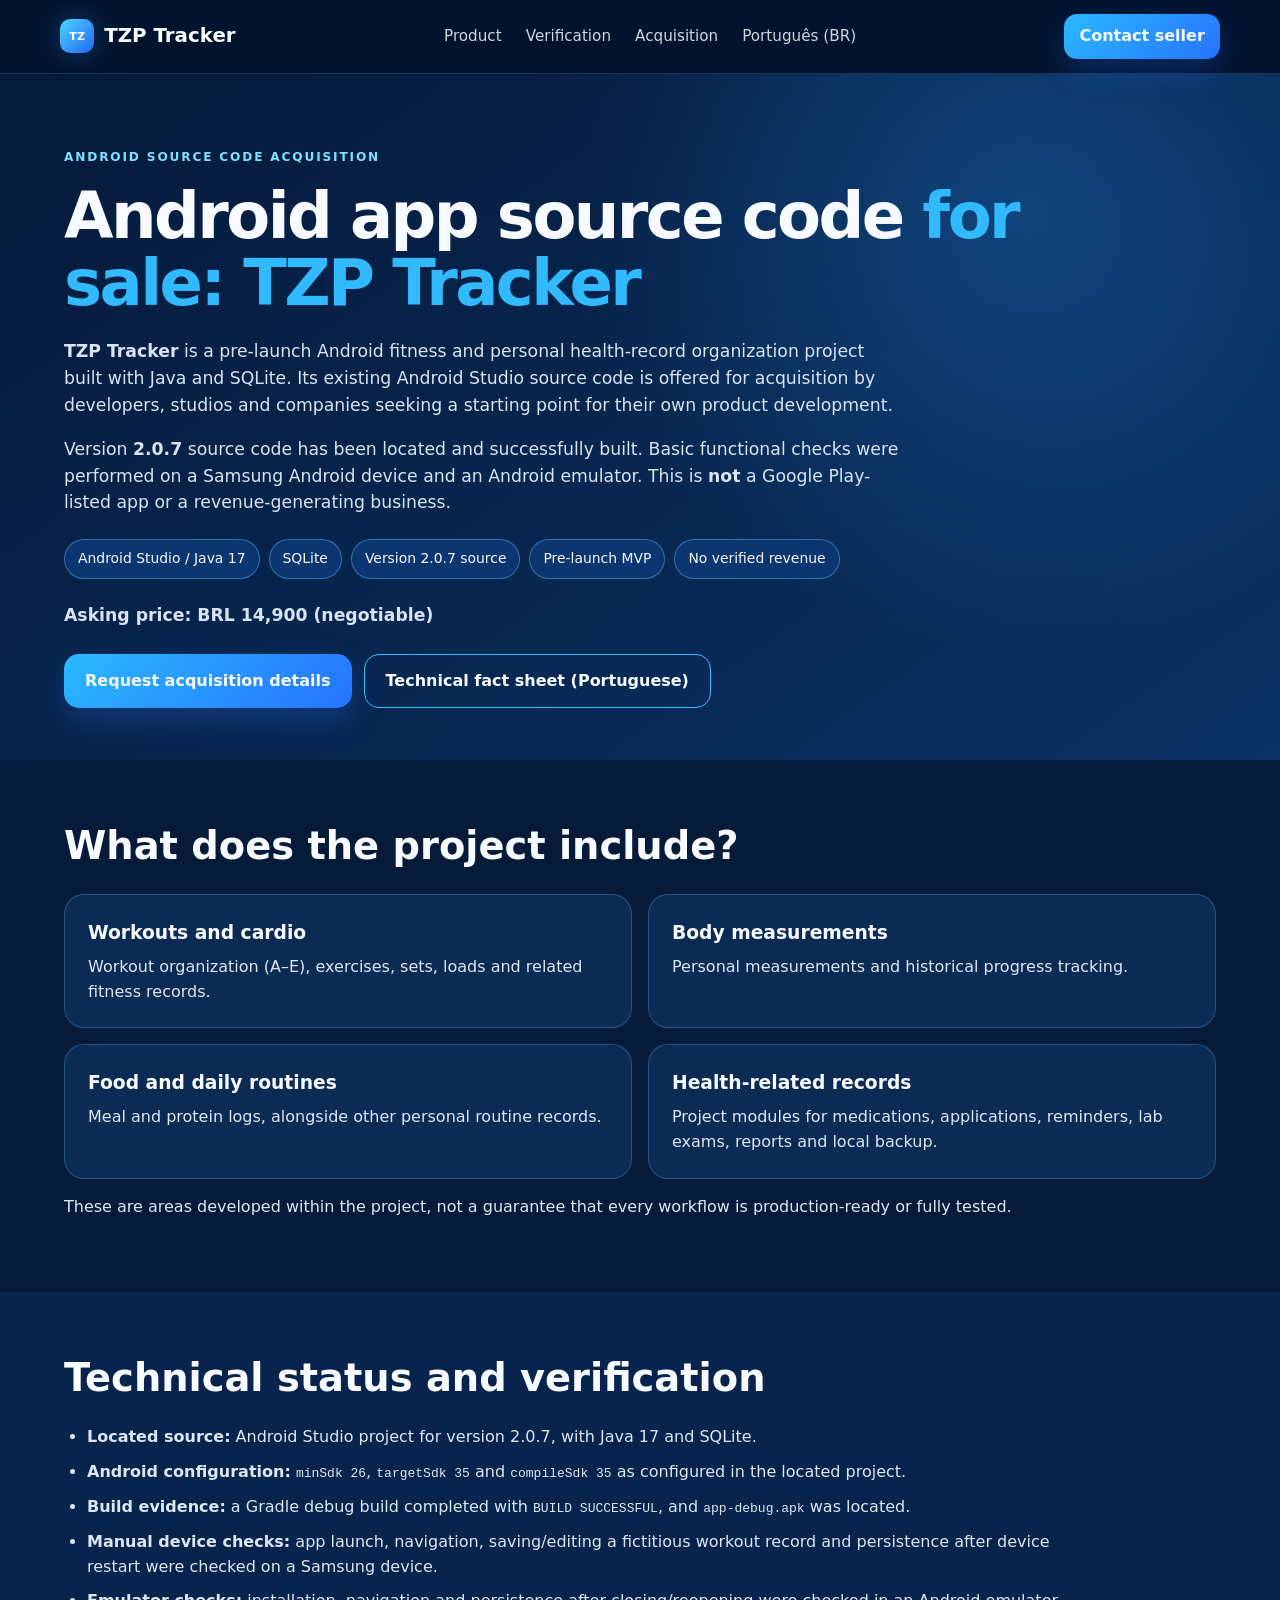
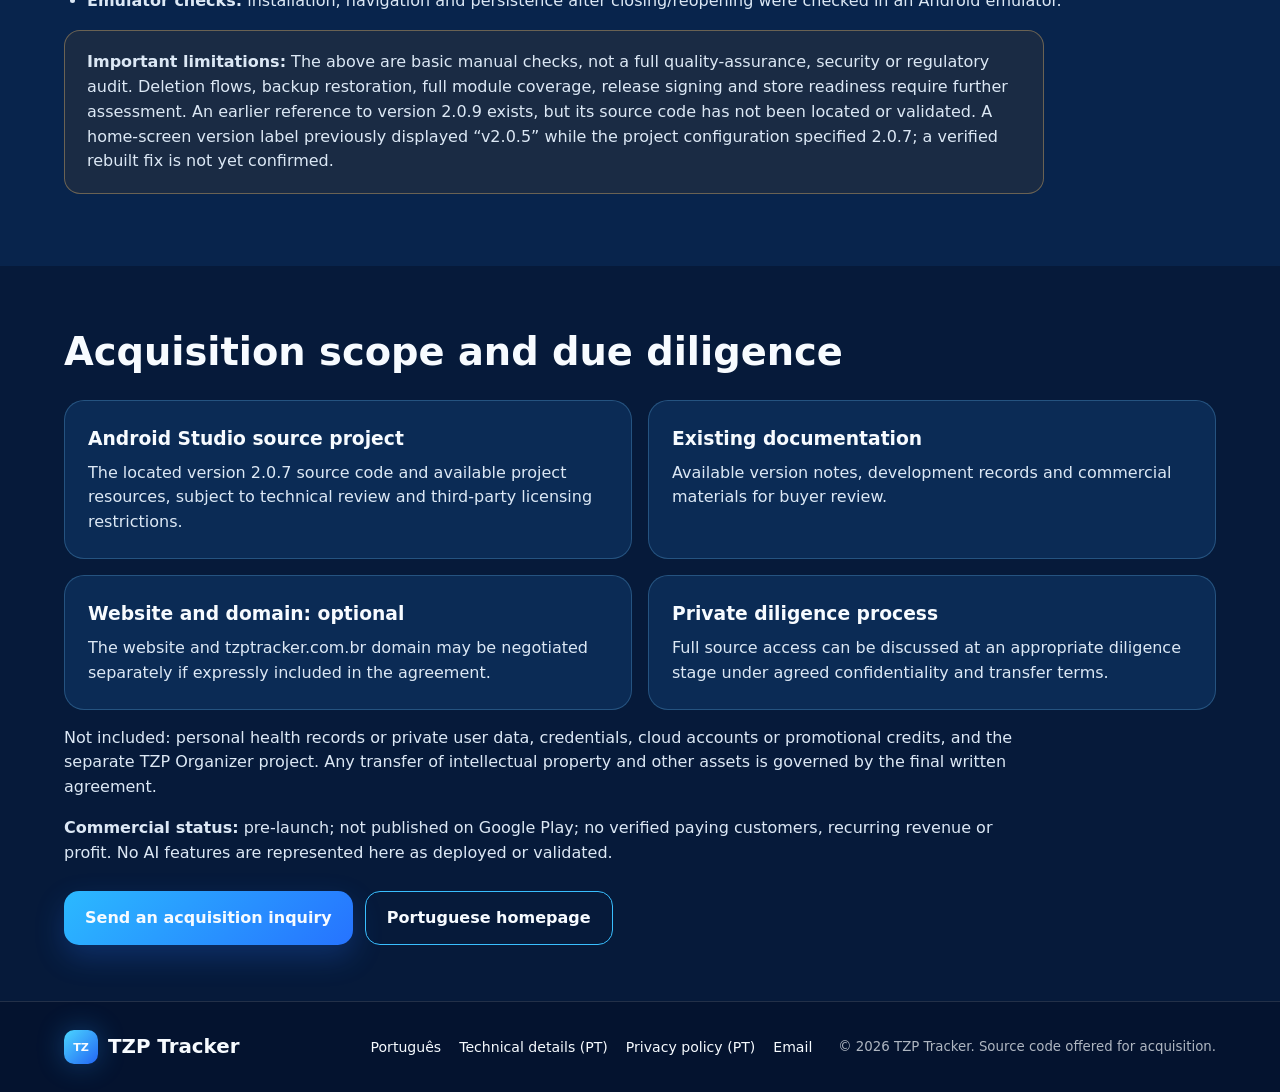
==== en/index.html @ 68ad47ac "Create English acquisition landing page for Android source code buyers" ====
<!doctype html>
<html lang="en">
<head>
  <meta charset="utf-8">
  <meta name="viewport" content="width=device-width, initial-scale=1">
  <title>Android App Source Code for Sale | TZP Tracker</title>
  <meta name="description" content="Acquire TZP Tracker's Android Studio source code (Java 17, SQLite). Version 2.0.7 built and basic-tested. Pre-launch MVP, asking BRL 14,900 negotiable.">
  <meta name="theme-color" content="#061a3a">
  <meta property="og:type" content="website">
  <meta property="og:locale" content="en_US">
  <meta property="og:title" content="TZP Tracker | Android App Source Code for Sale">
  <meta property="og:description" content="Acquisition opportunity: Java/SQLite Android fitness and health tracking MVP. Version 2.0.7 source located, built and basic-tested. Pre-launch, no verified revenue.">
  <meta property="og:url" content="https://tzptracker.com.br/en/">
  <link rel="canonical" href="https://tzptracker.com.br/en/">
  <link rel="alternate" hreflang="en" href="https://tzptracker.com.br/en/">
  <link rel="alternate" hreflang="pt-BR" href="https://tzptracker.com.br/">
  <link rel="icon" href="../favicon.svg" type="image/svg+xml">
  <link rel="stylesheet" href="../styles.css">
  <style>
    .intl-hero{padding:70px 5vw 52px;background:radial-gradient(circle at 80% 20%,rgba(39,156,255,.25),transparent 38%),linear-gradient(145deg,#061a3a,#0a3163)}
    .intl-hero h1{max-width:970px;font-size:clamp(2.6rem,5vw,5rem);line-height:1.06;letter-spacing:-.04em;margin:14px 0 20px}
    .intl-hero h1 span{color:#31baff}
    .intl-hero p{max-width:840px;font-size:1.08rem;color:#d7e5f4}
    .intl-pill-row{display:flex;gap:9px;flex-wrap:wrap;margin:23px 0}
    .intl-pill{display:inline-block;background:#0b3670;border:1px solid rgba(116,201,255,.4);border-radius:999px;padding:8px 13px;font-size:.87rem}
    .intl-actions{display:flex;gap:12px;flex-wrap:wrap;margin-top:25px}
    .intl-section{padding:56px 5vw}
    .intl-section:nth-of-type(odd){background:#08244c}
    .intl-section h2{font-size:clamp(1.8rem,3vw,2.6rem);margin:0 0 18px}
    .intl-section p,.intl-section li{max-width:980px;color:#dce8f5}
    .intl-section li{margin:10px 0}
    .intl-grid{display:grid;grid-template-columns:repeat(2,minmax(0,1fr));gap:16px}
    .intl-card{background:#0b2b55;border:1px solid rgba(116,201,255,.25);border-radius:20px;padding:23px}
    .intl-card h3{margin:0 0 8px}.intl-card p{margin:0}
    .intl-note{padding:19px 22px;border:1px solid rgba(255,201,112,.35);border-radius:16px;background:rgba(151,96,21,.13)}
    .intl-price{font-size:1.3rem;font-weight:800;color:#ffe5a4}
    .intl-list{padding-left:23px}
    @media(max-width:760px){.intl-grid{grid-template-columns:1fr}.intl-hero{padding-top:50px}.intl-actions a{width:100%}}
  </style>
</head>
<body>
  <header class="nav">
    <a class="brand" href="../" aria-label="TZP Tracker home"><span class="brand-mark">TZ</span> TZP Tracker</a>
    <nav aria-label="Main navigation">
      <a href="#product">Product</a>
      <a href="#verification">Verification</a>
      <a href="#acquisition">Acquisition</a>
      <a href="../">Português (BR)</a>
    </nav>
    <a class="btn small" href="mailto:contato@tzptracker.com.br?subject=TZP%20Tracker%20acquisition%20inquiry">Contact seller</a>
  </header>
  <main>
    <section class="intl-hero">
      <span class="eyebrow">ANDROID SOURCE CODE ACQUISITION</span>
      <h1>Android app source code <span>for sale: TZP Tracker</span></h1>
      <p><strong>TZP Tracker</strong> is a pre-launch Android fitness and personal health-record organization project built with Java and SQLite. Its existing Android Studio source code is offered for acquisition by developers, studios and companies seeking a starting point for their own product development.</p>
      <p>Version <strong>2.0.7</strong> source code has been located and successfully built. Basic functional checks were performed on a Samsung Android device and an Android emulator. This is <strong>not</strong> a Google Play-listed app or a revenue-generating business.</p>
      <div class="intl-pill-row" aria-label="Acquisition highlights">
        <span class="intl-pill">Android Studio / Java 17</span>
        <span class="intl-pill">SQLite</span>
        <span class="intl-pill">Version 2.0.7 source</span>
        <span class="intl-pill">Pre-launch MVP</span>
        <span class="intl-pill">No verified revenue</span>
      </div>
      <p class="intl-price">Asking price: BRL 14,900 (negotiable)</p>
      <div class="intl-actions">
        <a class="btn" href="mailto:contato@tzptracker.com.br?subject=TZP%20Tracker%20source%20code%20acquisition">Request acquisition details</a>
        <a class="btn ghost" href="../projeto-android/">Technical fact sheet (Portuguese)</a>
      </div>
    </section>

    <section class="intl-section" id="product">
      <h2>What does the project include?</h2>
      <div class="intl-grid">
        <article class="intl-card"><h3>Workouts and cardio</h3><p>Workout organization (A–E), exercises, sets, loads and related fitness records.</p></article>
        <article class="intl-card"><h3>Body measurements</h3><p>Personal measurements and historical progress tracking.</p></article>
        <article class="intl-card"><h3>Food and daily routines</h3><p>Meal and protein logs, alongside other personal routine records.</p></article>
        <article class="intl-card"><h3>Health-related records</h3><p>Project modules for medications, applications, reminders, lab exams, reports and local backup.</p></article>
      </div>
      <p>These are areas developed within the project, not a guarantee that every workflow is production-ready or fully tested.</p>
    </section>

    <section class="intl-section" id="verification">
      <h2>Technical status and verification</h2>
      <ul class="intl-list">
        <li><strong>Located source:</strong> Android Studio project for version 2.0.7, with Java 17 and SQLite.</li>
        <li><strong>Android configuration:</strong> <code>minSdk 26</code>, <code>targetSdk 35</code> and <code>compileSdk 35</code> as configured in the located project.</li>
        <li><strong>Build evidence:</strong> a Gradle debug build completed with <code>BUILD SUCCESSFUL</code>, and <code>app-debug.apk</code> was located.</li>
        <li><strong>Manual device checks:</strong> app launch, navigation, saving/editing a fictitious workout record and persistence after device restart were checked on a Samsung device.</li>
        <li><strong>Emulator checks:</strong> installation, navigation and persistence after closing/reopening were checked in an Android emulator.</li>
      </ul>
      <p class="intl-note"><strong>Important limitations:</strong> The above are basic manual checks, not a full quality-assurance, security or regulatory audit. Deletion flows, backup restoration, full module coverage, release signing and store readiness require further assessment. An earlier reference to version 2.0.9 exists, but its source code has not been located or validated. A home-screen version label previously displayed “v2.0.5” while the project configuration specified 2.0.7; a verified rebuilt fix is not yet confirmed.</p>
    </section>

    <section class="intl-section" id="acquisition">
      <h2>Acquisition scope and due diligence</h2>
      <div class="intl-grid">
        <article class="intl-card"><h3>Android Studio source project</h3><p>The located version 2.0.7 source code and available project resources, subject to technical review and third-party licensing restrictions.</p></article>
        <article class="intl-card"><h3>Existing documentation</h3><p>Available version notes, development records and commercial materials for buyer review.</p></article>
        <article class="intl-card"><h3>Website and domain: optional</h3><p>The website and tzptracker.com.br domain may be negotiated separately if expressly included in the agreement.</p></article>
        <article class="intl-card"><h3>Private diligence process</h3><p>Full source access can be discussed at an appropriate diligence stage under agreed confidentiality and transfer terms.</p></article>
      </div>
      <p>Not included: personal health records or private user data, credentials, cloud accounts or promotional credits, and the separate TZP Organizer project. Any transfer of intellectual property and other assets is governed by the final written agreement.</p>
      <p><strong>Commercial status:</strong> pre-launch; not published on Google Play; no verified paying customers, recurring revenue or profit. No AI features are represented here as deployed or validated.</p>
      <div class="intl-actions">
        <a class="btn" href="mailto:contato@tzptracker.com.br?subject=Offer%20for%20TZP%20Tracker%20Android%20source%20code">Send an acquisition inquiry</a>
        <a class="btn ghost" href="../">Portuguese homepage</a>
      </div>
    </section>
  </main>
  <footer>
    <div class="brand"><span class="brand-mark">TZ</span> TZP Tracker</div>
    <div class="footer-links"><a href="../">Português</a><a href="../projeto-android/">Technical details (PT)</a><a href="../privacy.html">Privacy policy (PT)</a><a href="mailto:contato@tzptracker.com.br">Email</a></div>
    <small>© 2026 TZP Tracker. Source code offered for acquisition.</small>
  </footer>
</body>
</html>
---- styles.css ----
:root{--bg:#061a3a;--bg2:#082f62;--panel:#0d2d58;--text:#f7fbff;--muted:#c8d8e8;--line:rgba(116,201,255,.18);--blue:#279cff;--cyan:#39c7ff;--green:#18a983;--amber:#c88714;--purple:#7a38df;--coral:#c75d6a;--sand:#8a7568}*{box-sizing:border-box}html{scroll-behavior:smooth}body{margin:0;font-family:Inter,ui-sans-serif,system-ui,-apple-system,BlinkMacSystemFont,"Segoe UI",sans-serif;background:var(--bg);color:var(--text);line-height:1.55}a{color:inherit;text-decoration:none}.nav{position:sticky;top:0;z-index:30;display:flex;align-items:center;justify-content:space-between;gap:26px;padding:14px 4.7vw;background:rgba(4,19,46,.9);backdrop-filter:blur(18px);border-bottom:1px solid var(--line)}.brand{font-weight:850;font-size:1.24rem;display:flex;gap:10px;align-items:center;white-space:nowrap}.brand-mark{display:inline-grid;place-items:center;width:34px;height:34px;border-radius:10px;background:linear-gradient(135deg,#4bd6ff,#2366f4);font-size:.7rem;box-shadow:0 0 28px rgba(40,151,255,.32)}nav{display:flex;gap:24px}nav a{opacity:.84;font-size:.95rem}nav a:hover{opacity:1;color:#8be2ff}.btn{display:inline-flex;align-items:center;justify-content:center;padding:14px 21px;border-radius:15px;background:linear-gradient(135deg,#2bb9ff,#2673ff);font-weight:800;box-shadow:0 12px 30px rgba(36,118,255,.24);transition:.2s transform,.2s filter}.btn:hover{transform:translateY(-1px);filter:brightness(1.07)}.btn.small{padding:10px 15px;border-radius:13px}.btn.ghost{background:transparent;border:1px solid #39bfff;box-shadow:none}.btn.full{width:100%}.btn.warm{background:linear-gradient(135deg,#ffb02e,#ef7a1c);color:#15213b}.hero{min-height:730px;padding:74px 4.7vw 58px;display:grid;grid-template-columns:1.05fr 1fr;gap:42px;align-items:center;background:radial-gradient(circle at 82% 15%,rgba(92,49,246,.40),transparent 32%),radial-gradient(circle at 13% 47%,rgba(0,167,255,.25),transparent 34%),linear-gradient(150deg,#061a3a,#0a3b73 58%,#071b3f)}.eyebrow{font-size:.76rem;letter-spacing:.15em;font-weight:900;color:#7edfff}.hero h1{font-size:clamp(3.4rem,6vw,6.5rem);line-height:.93;margin:15px 0 24px;letter-spacing:-.055em}.hero h1 span{color:#31baff}.hero-copy>p{font-size:1.17rem;max-width:690px;color:#d4e2f1}.actions{display:flex;gap:14px;margin:28px 0 18px;flex-wrap:wrap}.launch-strip{display:flex;gap:10px;align-items:center;flex-wrap:wrap;margin:10px 0 26px;padding:11px 14px;border:1px solid rgba(255,193,78,.34);background:rgba(169,101,11,.15);border-radius:14px;font-size:.84rem;color:#ffe1a0}.launch-strip strong{color:#ffd06d}.badges{display:grid;grid-template-columns:repeat(4,1fr);gap:11px}.badges div{background:rgba(255,255,255,.055);border:1px solid var(--line);padding:12px;border-radius:15px;display:flex;gap:8px;align-items:center;font-size:.78rem}.badges strong{color:#43e3b0}.hero-visual{position:relative;min-height:570px}.phone{position:absolute;width:250px;height:500px;border:9px solid #080d19;border-radius:42px;background:linear-gradient(#0d3972,#071c3c);box-shadow:0 35px 65px rgba(0,0,0,.45);padding:26px 16px;color:white;overflow:hidden}.phone-top{width:85px;height:18px;border-radius:20px;background:#050913;margin:-20px auto 18px}.p1{left:2%;top:44px;transform:rotate(-8deg)}.p2{left:32%;top:0;z-index:2;background:linear-gradient(#681299,#20166f)}.p3{right:1%;top:50px;transform:rotate(7deg)}.app-title,.hello{font-size:1.35rem;font-weight:850}.quote{opacity:.8;margin:6px 0 16px}.mini-card{background:rgba(255,255,255,.08);border:1px solid rgba(255,255,255,.12);border-radius:14px;padding:12px;margin:12px 0;font-size:.8rem}.success{border-color:#39d69c;color:#95f3d0}.mini-grid{display:grid;grid-template-columns:1fr 1fr;gap:8px}.mini-grid span{background:#0b2850;padding:10px;border-radius:12px;font-size:.75rem}.timer{text-align:center;font-size:2rem;font-weight:850;margin:18px}.tiles{display:grid;grid-template-columns:1fr 1fr;gap:10px}.tiles span{padding:18px 10px;border-radius:14px;font-size:.72rem;font-weight:800}.purple{background:#7a38df}.amber{background:#b97b17}.green{background:#0f977c}.coral{background:#c75b67}.violet{background:#6d38b7}.sand{background:#8a7568}.chart{height:185px;display:flex;gap:12px;align-items:flex-end;padding:18px 4px}.chart i{display:block;flex:1;border-radius:10px 10px 0 0;background:linear-gradient(#3db3ff,#176be0)}.section{padding:76px 5vw}.section-head h2{font-size:clamp(2rem,4vw,3.2rem);margin:8px 0 12px;letter-spacing:-.03em}.section-head>p{color:var(--muted);max-width:750px;margin:0 0 28px}.center-head{text-align:center}.center-head>p{margin:0 auto 30px}.feature-grid{display:grid;grid-template-columns:repeat(3,1fr);gap:16px}.feature{min-height:145px;padding:22px;border-radius:24px;border:1px solid rgba(255,255,255,.13);display:flex;gap:18px;align-items:center;background:#0e2e5d}.feature .icon{font-size:2.05rem}.feature h3{margin:0 0 4px}.feature p{margin:0;color:#d6e3ef}.feature.green{background:linear-gradient(135deg,#0a5d58,#0b3a51)}.feature.blue{background:linear-gradient(135deg,#0c5bb5,#0b2f64)}.feature.amber{background:linear-gradient(135deg,#6c4b12,#42311d)}.feature.violet{background:linear-gradient(135deg,#5221a0,#2b265d)}.feature.coral{background:linear-gradient(135deg,#8e3b49,#4a2844)}.feature.sand{background:linear-gradient(135deg,#67564e,#34364b)}.steps-section{background:linear-gradient(180deg,#061a3a,#082752)}.steps{display:grid;grid-template-columns:repeat(3,1fr);gap:18px}.steps article{padding:28px;border-radius:25px;background:rgba(255,255,255,.055);border:1px solid var(--line)}.steps article>b{display:grid;place-items:center;width:42px;height:42px;border-radius:14px;background:linear-gradient(135deg,#35c3ff,#2668ff);font-size:1.1rem}.steps h3{margin:18px 0 5px}.steps p{color:var(--muted);margin:0}.pricing-section{background:radial-gradient(circle at 50% 0%,rgba(73,39,187,.24),transparent 35%),#061a3a}.pricing-grid{display:grid;grid-template-columns:repeat(4,1fr);gap:15px;align-items:stretch}.price-card{position:relative;padding:28px 22px 22px;border-radius:27px;background:linear-gradient(180deg,#0d2e5c,#081f43);border:1px solid rgba(91,192,255,.22);box-shadow:0 20px 45px rgba(0,0,0,.18);display:flex;flex-direction:column}.price-card.featured{border-color:#6ecfff;box-shadow:0 20px 60px rgba(26,140,255,.22);transform:translateY(-8px);background:linear-gradient(180deg,#123d77,#0a2550)}.price-card.pro-card{background:linear-gradient(180deg,#2d2367,#171f4b)}.price-card.white-label-card{background:linear-gradient(180deg,#5a421a,#2d2941)}.ribbon{position:absolute;top:-14px;left:18px;right:18px;padding:7px 10px;border-radius:999px;background:linear-gradient(90deg,#ffb42b,#ff8d1f);color:#172139;font-weight:900;font-size:.72rem;text-align:center;letter-spacing:.05em}.plan-kicker{color:#7ddfff;letter-spacing:.12em;font-size:.72rem;font-weight:900}.price-card h3{font-size:1.55rem;margin:8px 0 12px}.price{display:flex;align-items:baseline;gap:8px;margin-bottom:14px}.price strong,.intro-price strong{font-size:2rem}.price span,.intro-price span,.annual{font-size:.82rem;color:var(--muted)}.intro-price{display:flex;flex-direction:column;margin-bottom:4px;color:#ffcf70}.normal{margin-bottom:2px}.annual{margin:0 0 15px}.price-card ul{padding-left:18px;margin:0 0 20px;flex:1;color:#dbe6f2}.price-card li{margin:8px 0}.price-card small{display:block;color:#aebed0;font-size:.72rem;margin-top:11px}.pricing-note{text-align:center;color:#9fb1c5;font-size:.82rem;margin:22px auto 0;max-width:900px}.duo{display:grid;grid-template-columns:1fr 1fr;gap:22px}.audience{padding:34px;border-radius:28px;min-height:370px;border:1px solid rgba(255,255,255,.15)}.audience.user{background:linear-gradient(135deg,#7a177f,#282166)}.audience.pro{background:linear-gradient(135deg,#0f66a9,#063158)}.audience ul{padding-left:20px}.audience li{margin:8px 0}.text-link{font-weight:850;color:#abebff}.preview-grid{display:grid;grid-template-columns:repeat(3,1fr);gap:18px}.preview-card{border-radius:25px;padding:34px;font-size:1.1rem;min-height:180px;display:flex;flex-direction:column;justify-content:flex-end;gap:8px}.preview-card span{opacity:.82}.faq-section{background:#051630}.faq-grid{max-width:1050px;margin:auto;display:grid;grid-template-columns:1fr 1fr;gap:12px}.faq-grid details{background:#0b2850;border:1px solid var(--line);border-radius:17px;padding:18px 20px}.faq-grid summary{cursor:pointer;font-weight:800}.faq-grid p{color:var(--muted);margin:12px 0 0}.cta{margin:30px 5vw 70px;padding:34px;border-radius:28px;display:flex;justify-content:space-between;gap:30px;align-items:center;background:linear-gradient(90deg,#ff3fa2,#6a26ff,#1678f6)}.cta h2{font-size:2.2rem;margin:7px 0}.cta p{margin:0}.cta-actions{display:flex;gap:10px;flex-wrap:wrap}.btn.light{background:#fff;color:#17204a;box-shadow:none}.light-ghost{border-color:#fff}footer{display:grid;grid-template-columns:1fr auto auto;gap:26px;align-items:center;padding:28px 5vw;border-top:1px solid rgba(255,255,255,.12);background:#04132f}.footer-links{display:flex;gap:18px;font-size:.88rem}footer small{opacity:.7}@media(max-width:1180px){nav{display:none}.pricing-grid{grid-template-columns:1fr 1fr}.hero{grid-template-columns:1fr}.hero-visual{min-height:540px}.feature-grid{grid-template-columns:repeat(2,1fr)}}@media(max-width:760px){.nav .btn.small{display:none}.hero{padding-top:45px}.hero h1{font-size:3.3rem}.hero-visual{min-height:460px}.phone{width:185px;height:405px;border-radius:30px;padding:22px 12px}.p1{left:0}.p2{left:26%}.p3{right:0}.feature-grid,.steps,.pricing-grid,.duo,.preview-grid,.faq-grid{grid-template-columns:1fr}.price-card.featured{transform:none}.badges{grid-template-columns:1fr 1fr}.cta{flex-direction:column;align-items:flex-start}.cta-actions,.cta .btn{width:100%}.cta-actions{flex-direction:column}footer{grid-template-columns:1fr}.footer-links{flex-wrap:wrap}.launch-strip{align-items:flex-start;flex-direction:column}}
/* refinamentos comerciais v2.1 */
.launch-strip{padding:9px 13px;margin:8px 0 22px;min-height:48px}
.launch-strip span b{color:#fff2c9}
.mini-badge{align-self:flex-start;margin:-4px 0 10px;padding:6px 9px;border-radius:999px;background:rgba(125,223,255,.10);border:1px solid rgba(125,223,255,.24);color:#9de9ff;font-size:.66rem;font-weight:900;letter-spacing:.08em}
.pro-badge{background:rgba(174,132,255,.13);border-color:rgba(190,150,255,.25);color:#d5bcff}
.subtle-note{margin:-4px 0 14px;color:#aabbd0;font-size:.79rem}
.white-price{display:flex;flex-direction:column;gap:2px;margin:4px 0 8px}
.white-price span{font-size:.8rem;color:#e6d1a4;text-transform:uppercase;letter-spacing:.08em;font-weight:800}
.white-price strong{font-size:2.05rem;line-height:1.05;white-space:nowrap}
.choice-strip{margin:34px auto 0;padding:24px 26px;border-radius:24px;border:1px solid rgba(255,255,255,.12);background:linear-gradient(135deg,rgba(13,47,97,.92),rgba(60,34,95,.86));display:flex;align-items:center;justify-content:space-between;gap:26px;max-width:1240px}
.choice-strip h3{font-size:1.55rem;margin:6px 0 4px}
.choice-strip p{margin:0;color:#c7d7e9}
.choice-actions{display:flex;gap:10px;flex-wrap:wrap;justify-content:flex-end}
.choice-actions a{padding:12px 15px;border-radius:13px;background:rgba(255,255,255,.08);border:1px solid rgba(255,255,255,.16);font-weight:800}
.choice-actions a:hover{background:rgba(255,255,255,.13)}
@media(max-width:760px){
  .choice-strip{flex-direction:column;align-items:stretch}
  .choice-actions{flex-direction:column}
  .choice-actions a{text-align:center}
}
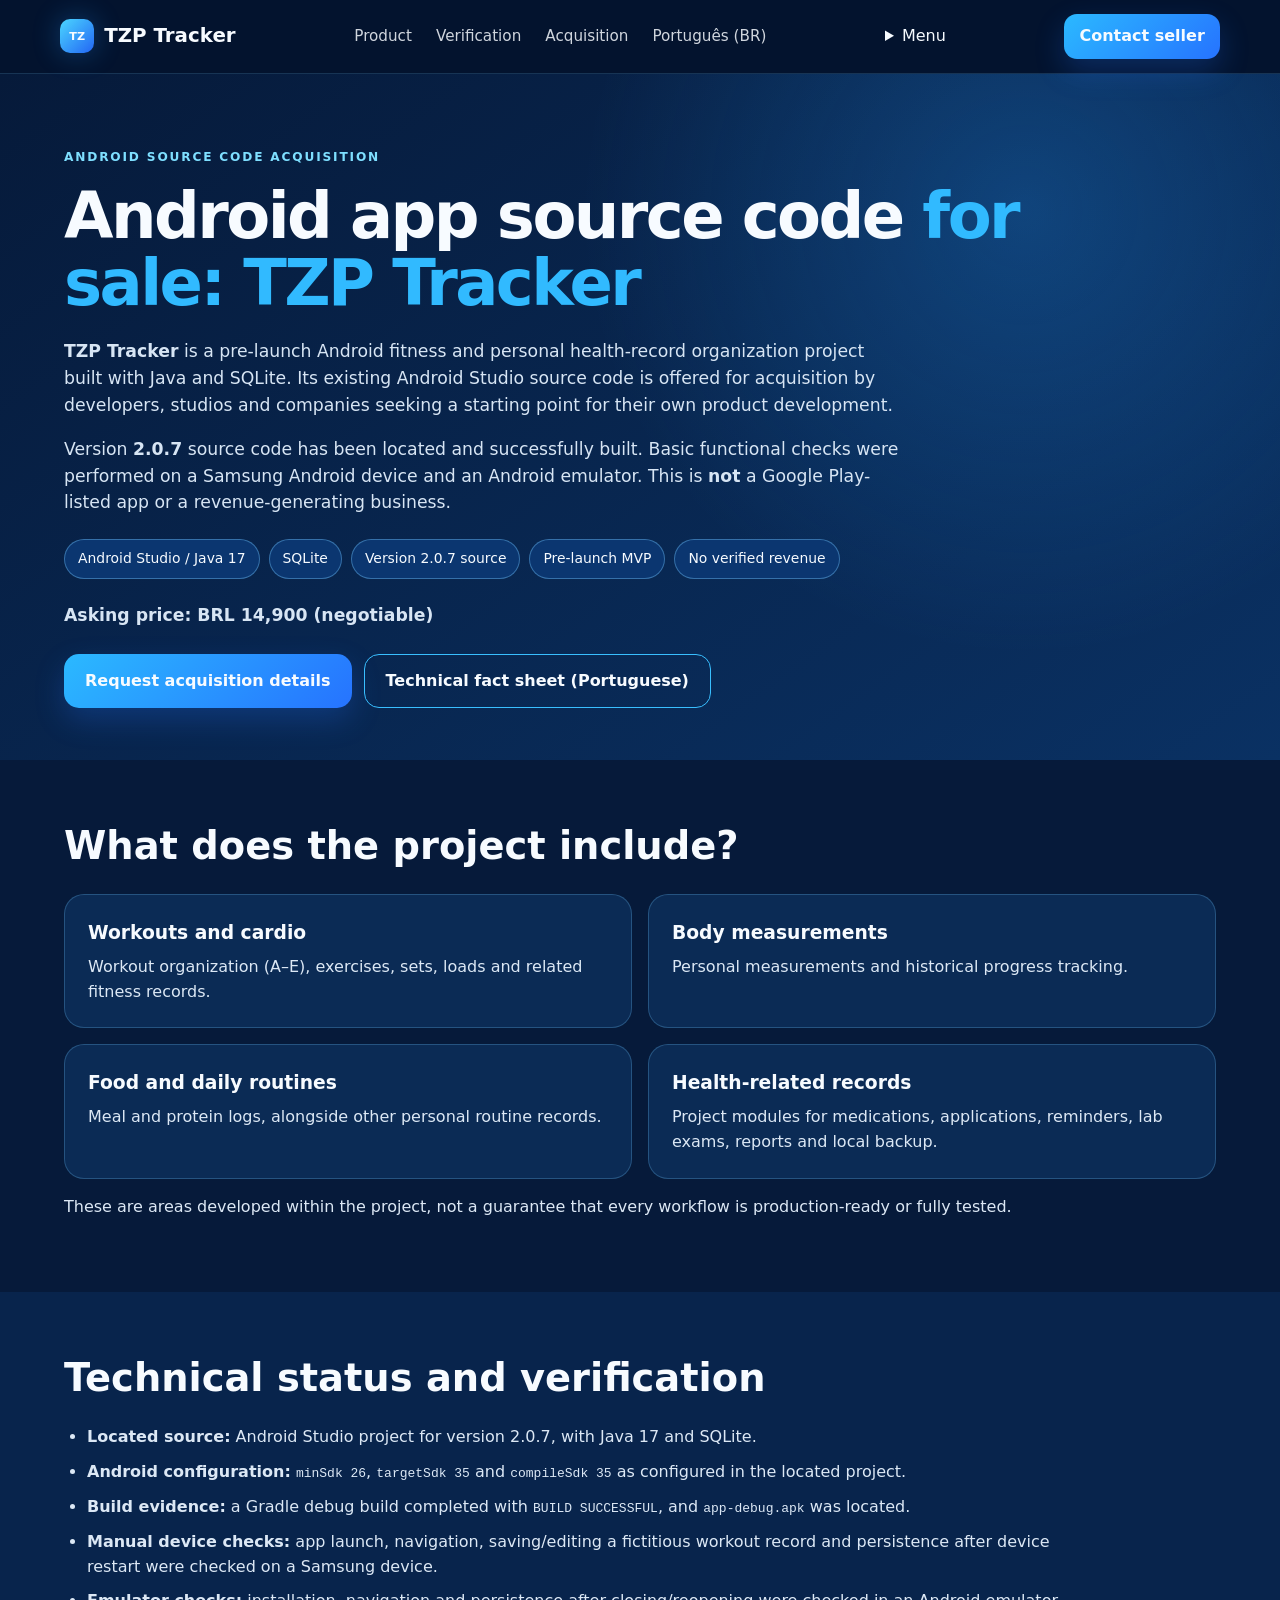
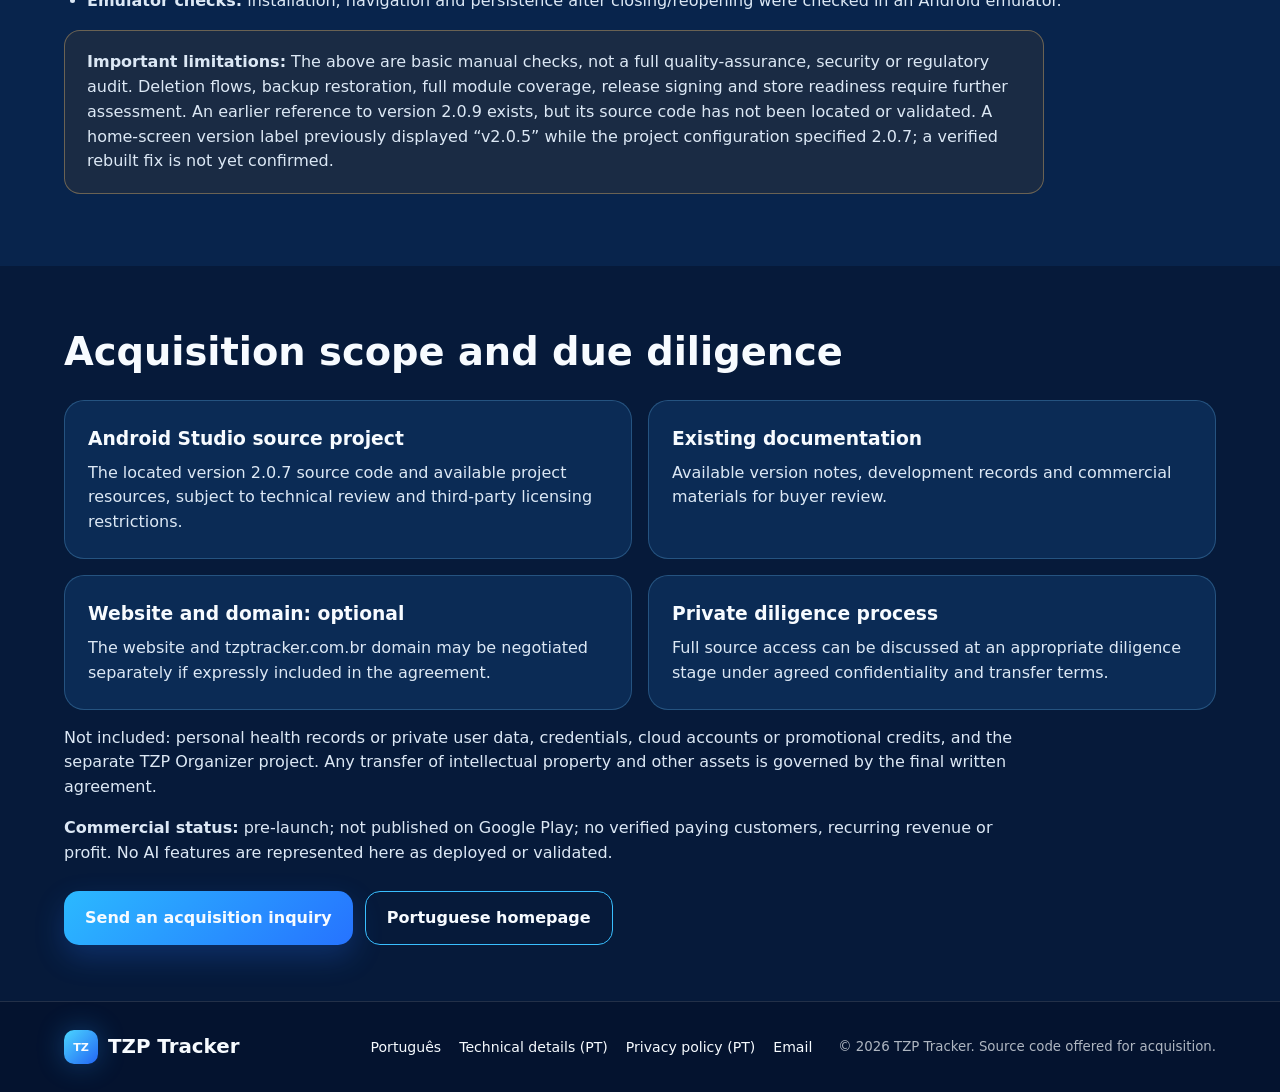
==== commit c65f4e52: "Add no-JavaScript mobile navigation to en/index.html" ====
--- a/en/index.html
+++ b/en/index.html
@@ -47,6 +47,16 @@
       <a href="#acquisition">Acquisition</a>
       <a href="../">Português (BR)</a>
     </nav>
+    <details class="mobile-menu">
+      <summary aria-label="Open navigation menu">Menu</summary>
+      <div class="mobile-menu-links">
+        <a href="#product">Product</a>
+        <a href="#verification">Verification</a>
+        <a href="#acquisition">Acquisition</a>
+        <a href="../">Português</a>
+        <a href="mailto:contato@tzptracker.com.br?subject=TZP%20Tracker%20acquisition%20inquiry">Contact seller</a>
+      </div>
+    </details>
     <a class="btn small" href="mailto:contato@tzptracker.com.br?subject=TZP%20Tracker%20acquisition%20inquiry">Contact seller</a>
   </header>
   <main>
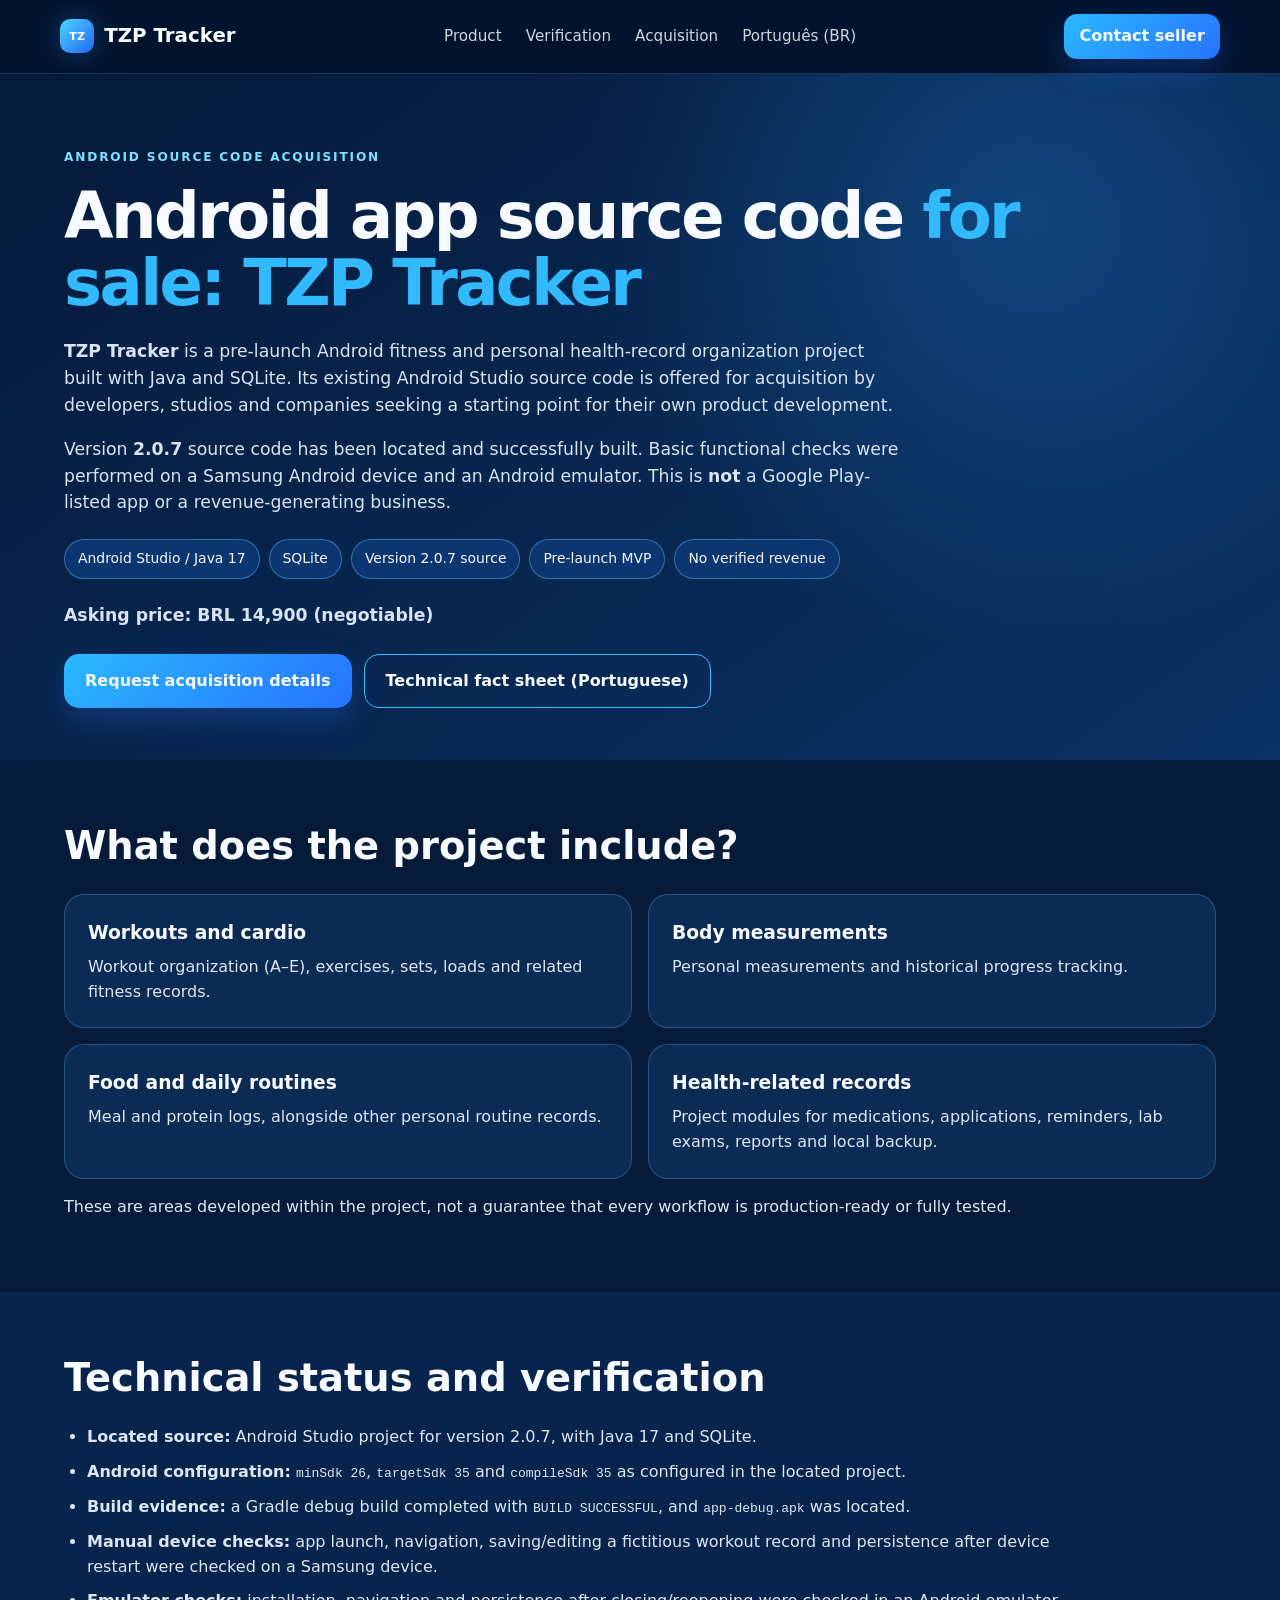
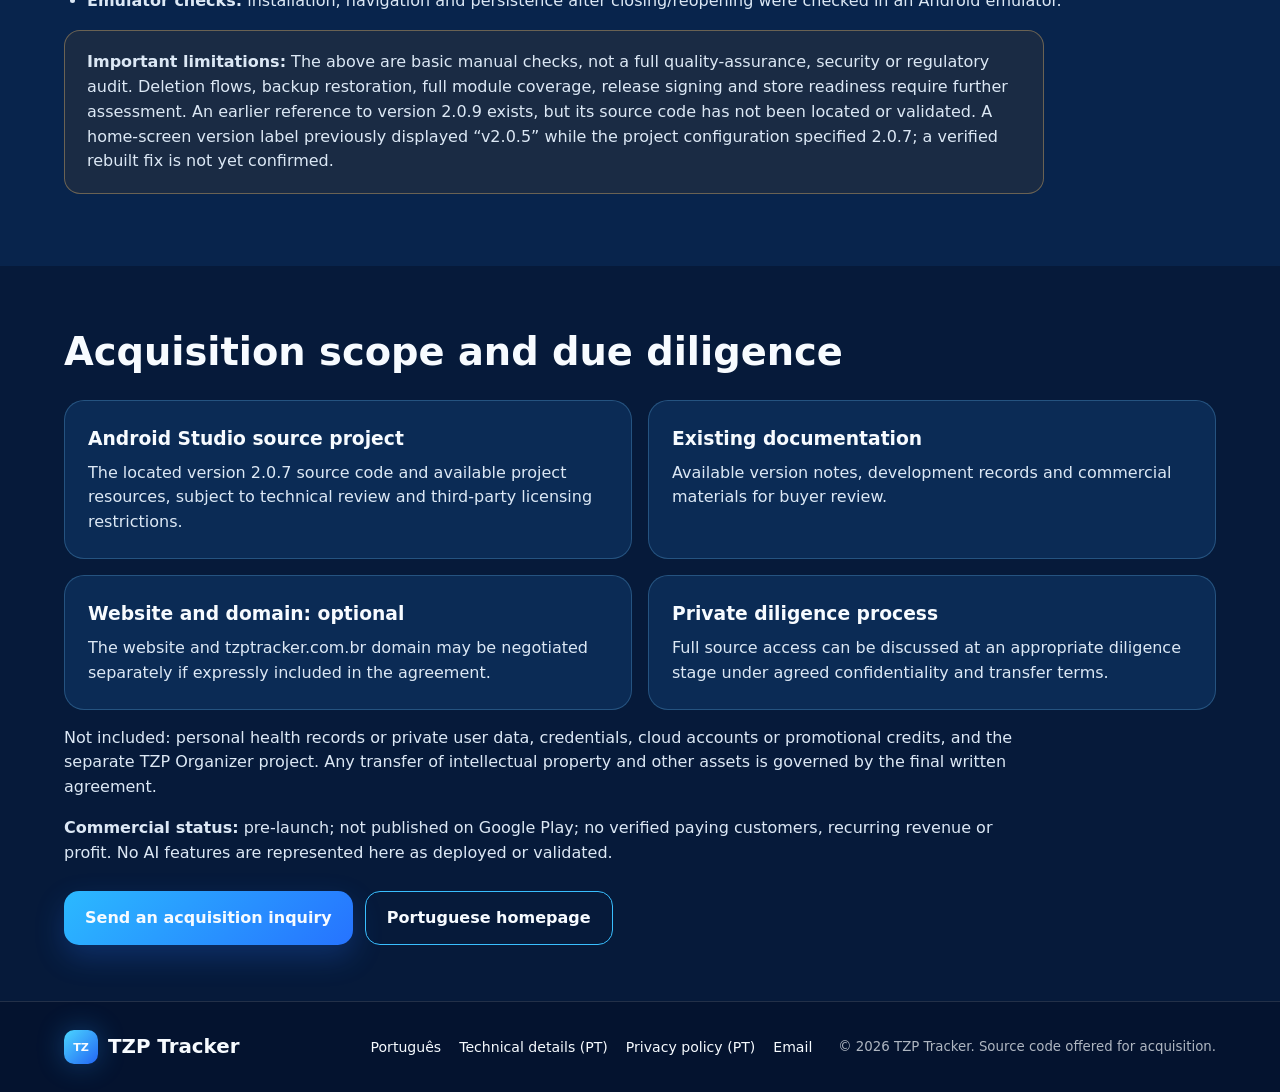
==== commit cf4f2b8b: "Instala GA4 (G-B40MPHFTS0) com eventos de lead e troca de idioma - analytics.js: gtag com sinais do " ====
--- a/en/index.html
+++ b/en/index.html
@@ -37,6 +37,8 @@
     .intl-list{padding-left:23px}
     @media(max-width:760px){.intl-grid{grid-template-columns:1fr}.intl-hero{padding-top:50px}.intl-actions a{width:100%}}
   </style>
+  <script async src="https://www.googletagmanager.com/gtag/js?id=G-B40MPHFTS0"></script>
+  <script src="/analytics.js" defer></script>
 </head>
 <body>
   <header class="nav">
@@ -45,7 +47,7 @@
       <a href="#product">Product</a>
       <a href="#verification">Verification</a>
       <a href="#acquisition">Acquisition</a>
-      <a href="../">Português (BR)</a>
+      <a href="../" lang="pt-BR" hreflang="pt-BR">Português (BR)</a>
     </nav>
     <details class="mobile-menu">
       <summary aria-label="Open navigation menu">Menu</summary>
@@ -53,7 +55,7 @@
         <a href="#product">Product</a>
         <a href="#verification">Verification</a>
         <a href="#acquisition">Acquisition</a>
-        <a href="../">Português</a>
+        <a href="../" lang="pt-BR" hreflang="pt-BR">Português</a>
         <a href="mailto:contato@tzptracker.com.br?subject=TZP%20Tracker%20acquisition%20inquiry">Contact seller</a>
       </div>
     </details>
@@ -114,13 +116,13 @@
       <p><strong>Commercial status:</strong> pre-launch; not published on Google Play; no verified paying customers, recurring revenue or profit. No AI features are represented here as deployed or validated.</p>
       <div class="intl-actions">
         <a class="btn" href="mailto:contato@tzptracker.com.br?subject=Offer%20for%20TZP%20Tracker%20Android%20source%20code">Send an acquisition inquiry</a>
-        <a class="btn ghost" href="../">Portuguese homepage</a>
+        <a class="btn ghost" href="../" hreflang="pt-BR">Portuguese homepage</a>
       </div>
     </section>
   </main>
   <footer>
     <div class="brand"><span class="brand-mark">TZ</span> TZP Tracker</div>
-    <div class="footer-links"><a href="../">Português</a><a href="../projeto-android/">Technical details (PT)</a><a href="../privacy.html">Privacy policy (PT)</a><a href="mailto:contato@tzptracker.com.br">Email</a></div>
+    <div class="footer-links"><a href="../" lang="pt-BR" hreflang="pt-BR">Português</a><a href="../projeto-android/">Technical details (PT)</a><a href="../privacy.html">Privacy policy (PT)</a><a href="mailto:contato@tzptracker.com.br">Email</a></div>
     <small>© 2026 TZP Tracker. Source code offered for acquisition.</small>
   </footer>
 </body>
--- a/styles.css
+++ b/styles.css
@@ -19,3 +19,17 @@
   .choice-actions{flex-direction:column}
   .choice-actions a{text-align:center}
 }
+
+/* Accessible, script-free navigation for tablets and phones */
+.mobile-menu{display:none;position:relative;margin-left:auto;flex-shrink:0}
+.mobile-menu summary{list-style:none;cursor:pointer;padding:10px 15px;border:1px solid rgba(116,201,255,.48);border-radius:13px;font-weight:800;color:#fff;background:#0b3769;min-height:44px}
+.mobile-menu summary::-webkit-details-marker{display:none}
+.mobile-menu summary::after{content:" ▾";color:#8edbff}
+.mobile-menu[open] summary::after{content:" ▴"}
+.mobile-menu summary:focus-visible,.mobile-menu-links a:focus-visible{outline:3px solid #8edbff;outline-offset:3px}
+.mobile-menu-links{position:absolute;right:0;top:calc(100% + 10px);z-index:50;display:grid;gap:2px;min-width:210px;max-width:min(90vw,310px);padding:9px;background:#082952;border:1px solid rgba(116,201,255,.4);border-radius:16px;box-shadow:0 18px 40px rgba(0,0,0,.4)}
+.mobile-menu-links a{display:block;padding:11px 13px;border-radius:10px;color:#fff;text-decoration:none;font-size:.94rem}
+.mobile-menu-links a:hover{background:#145087}
+@media(max-width:1180px){.nav .mobile-menu{display:block}}
+@media(max-width:760px){.nav{gap:10px}.nav .brand{font-size:1.02rem}.nav .brand-mark{width:31px;height:31px}}
+@media(max-width:360px){.nav .brand{font-size:.94rem}.mobile-menu summary{padding:9px 11px}}
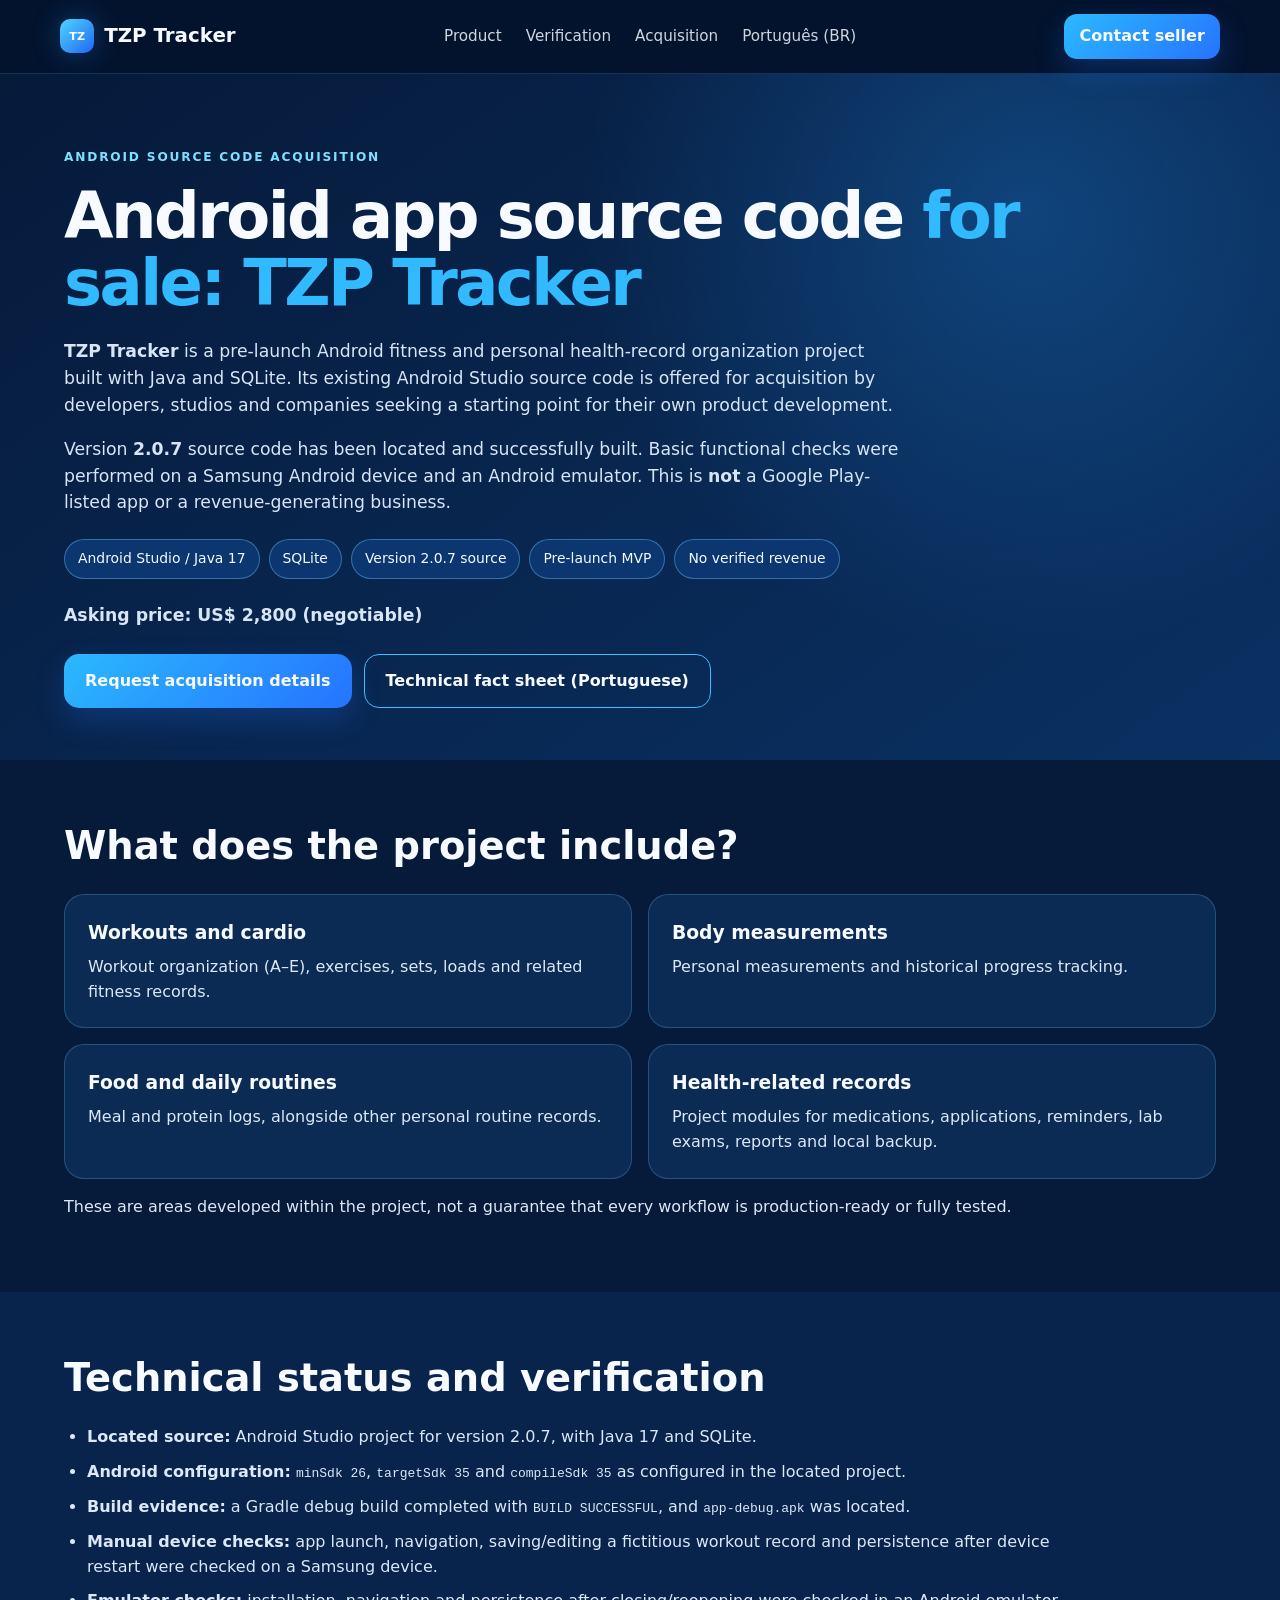
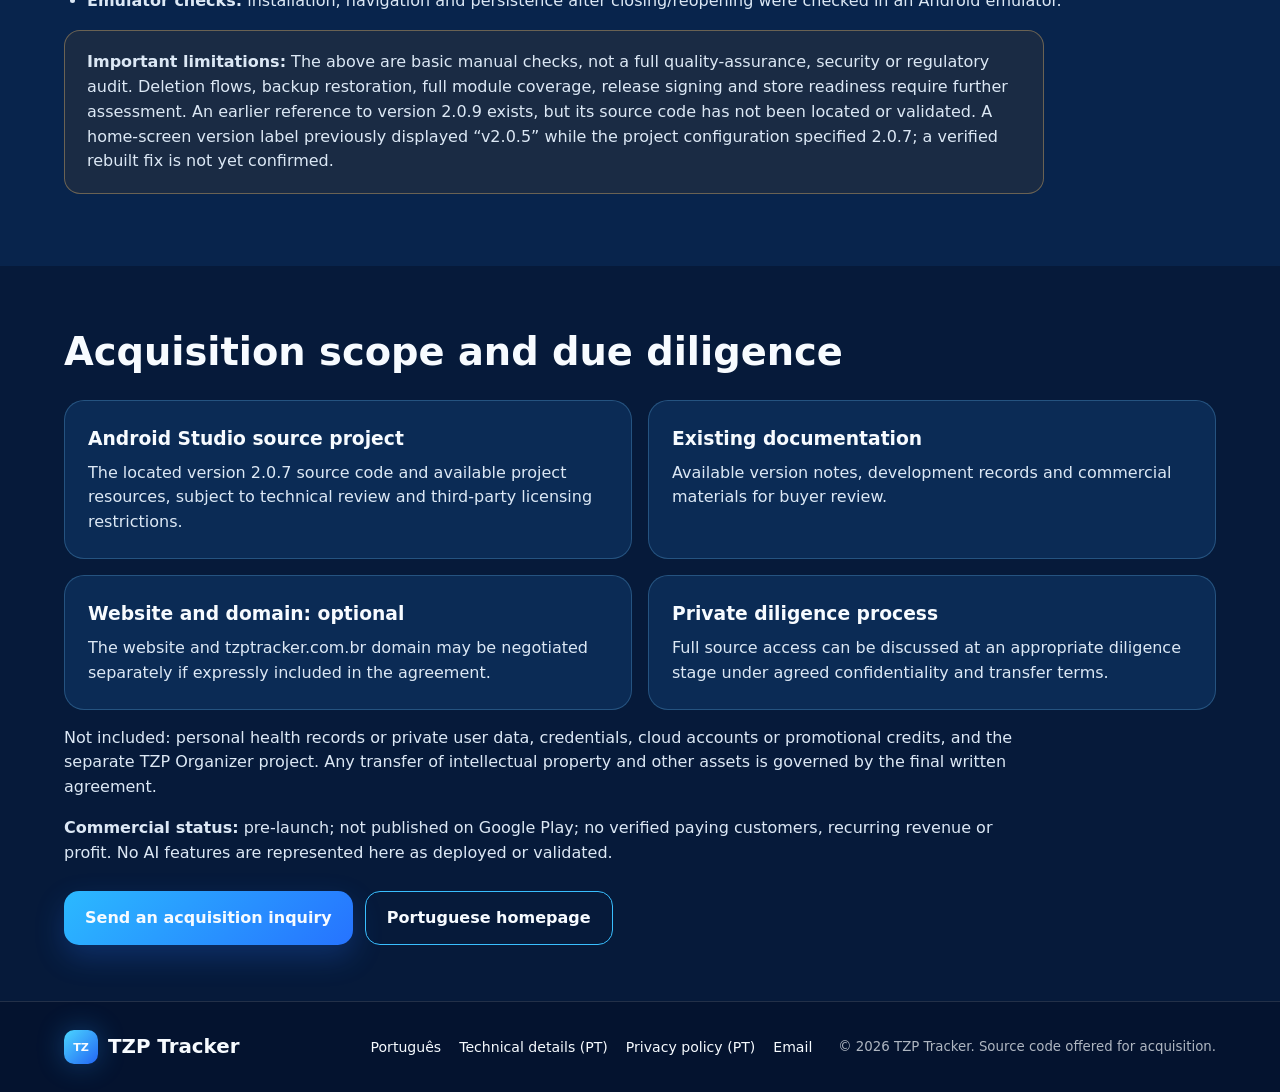
==== commit ddea51d7: "Preço em US$ 2.800 para compradores internacionais Página /en/ e resumo em inglês da home passam a m" ====
--- a/en/index.html
+++ b/en/index.html
@@ -4,17 +4,25 @@
   <meta charset="utf-8">
   <meta name="viewport" content="width=device-width, initial-scale=1">
   <title>Android App Source Code for Sale | TZP Tracker</title>
-  <meta name="description" content="Acquire TZP Tracker's Android Studio source code (Java 17, SQLite). Version 2.0.7 built and basic-tested. Pre-launch MVP, asking BRL 14,900 negotiable.">
+  <meta name="description" content="Acquire TZP Tracker's Android Studio source code (Java 17, SQLite). Version 2.0.7 built and basic-tested. Pre-launch MVP, asking US$ 2,800 negotiable.">
   <meta name="theme-color" content="#061a3a">
   <meta property="og:type" content="website">
   <meta property="og:locale" content="en_US">
   <meta property="og:title" content="TZP Tracker | Android App Source Code for Sale">
   <meta property="og:description" content="Acquisition opportunity: Java/SQLite Android fitness and health tracking MVP. Version 2.0.7 source located, built and basic-tested. Pre-launch, no verified revenue.">
   <meta property="og:url" content="https://tzptracker.com.br/en/">
+  <meta property="og:site_name" content="TZP Tracker">
+  <meta property="og:image" content="https://tzptracker.com.br/og-image.png">
+  <meta property="og:image:width" content="1200">
+  <meta property="og:image:height" content="630">
+  <meta property="og:image:alt" content="TZP Tracker: Android app source code for sale (Java, Android Studio, SQLite)">
+  <meta name="twitter:card" content="summary_large_image">
   <link rel="canonical" href="https://tzptracker.com.br/en/">
   <link rel="alternate" hreflang="en" href="https://tzptracker.com.br/en/">
   <link rel="alternate" hreflang="pt-BR" href="https://tzptracker.com.br/">
+  <link rel="alternate" hreflang="x-default" href="https://tzptracker.com.br/">
   <link rel="icon" href="../favicon.svg" type="image/svg+xml">
+  <link rel="apple-touch-icon" href="/apple-touch-icon.png">
   <link rel="stylesheet" href="../styles.css">
   <style>
     .intl-hero{padding:70px 5vw 52px;background:radial-gradient(circle at 80% 20%,rgba(39,156,255,.25),transparent 38%),linear-gradient(145deg,#061a3a,#0a3163)}
@@ -37,6 +45,34 @@
     .intl-list{padding-left:23px}
     @media(max-width:760px){.intl-grid{grid-template-columns:1fr}.intl-hero{padding-top:50px}.intl-actions a{width:100%}}
   </style>
+  <script type="application/ld+json">
+{
+    "@context": "https://schema.org",
+    "@graph": [
+      {
+        "@type": "Organization",
+        "@id": "https://tzptracker.com.br/#org",
+        "name": "TZP Tracker",
+        "url": "https://tzptracker.com.br/",
+        "logo": "https://tzptracker.com.br/apple-touch-icon.png",
+        "email": "contato@tzptracker.com.br"
+      },
+      {
+        "@type": "WebSite",
+        "@id": "https://tzptracker.com.br/#site",
+        "name": "TZP Tracker",
+        "url": "https://tzptracker.com.br/",
+        "inLanguage": [
+          "pt-BR",
+          "en"
+        ],
+        "publisher": {
+          "@id": "https://tzptracker.com.br/#org"
+        }
+      }
+    ]
+  }
+  </script>
   <script async src="https://www.googletagmanager.com/gtag/js?id=G-B40MPHFTS0"></script>
   <script src="/analytics.js" defer></script>
 </head>
@@ -74,7 +110,7 @@
         <span class="intl-pill">Pre-launch MVP</span>
         <span class="intl-pill">No verified revenue</span>
       </div>
-      <p class="intl-price">Asking price: BRL 14,900 (negotiable)</p>
+      <p class="intl-price">Asking price: US$ 2,800 (negotiable)</p>
       <div class="intl-actions">
         <a class="btn" href="mailto:contato@tzptracker.com.br?subject=TZP%20Tracker%20source%20code%20acquisition">Request acquisition details</a>
         <a class="btn ghost" href="../projeto-android/">Technical fact sheet (Portuguese)</a>
